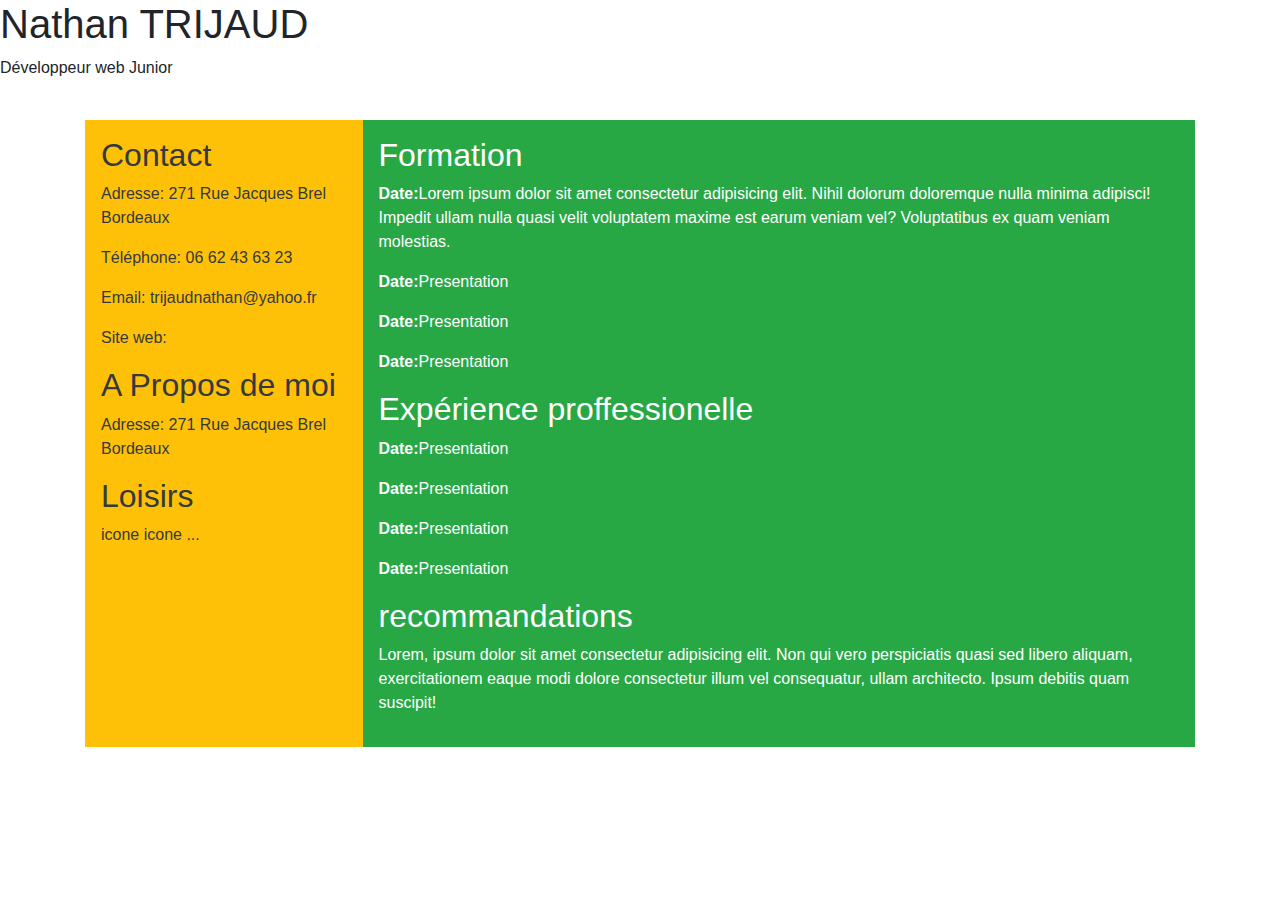
==== class.html @ de2dff06 "Base Projet CV" ====
<!DOCTYPE html>
<html lang="en">

<head>
    <link rel="stylesheet" href="boot.css">
    
    <meta charset="UTF-8">
    <meta name="viewport" content="width=device-width, initial-scale=1.0">
    <!-- Bootstrap CSS -->
    <link rel="stylesheet" href="https://stackpath.bootstrapcdn.com/bootstrap/4.4.1/css/bootstrap.min.css"
        integrity="sha384-Vkoo8x4CGsO3+Hhxv8T/Q5PaXtkKtu6ug5TOeNV6gBiFeWPGFN9MuhOf23Q9Ifjh" crossorigin="anonymous">


    <!-- Description  -->
    <title>Document</title>
</head>

<body>
    <header>
        <!-- tete -->
        <h1>Nathan TRIJAUD</h1>
        <P>Développeur web Junior</P>
        <img src="" alt="">
    </header>

    <div class="container">
        <div class="row no-gutters">

            <div class="col-3 ; p-3 mb-2 bg-warning text-dark">
                <!-- Contacts -->
                <div>
                    <h2>Contact</h2>
                    <p>Adresse: 271 Rue Jacques Brel Bordeaux</p>
                    <p>Téléphone: 06 62 43 63 23</p>
                    <p>Email: trijaudnathan@yahoo.fr</p>
                    <p>Site web:</p>
                </div>

                <!--A propos-->
                <div>
                    <h2>A Propos de moi</h2>
                    <p>Adresse: 271 Rue Jacques Brel Bordeaux</p>
                </div>

                <!-- Loisirs -->
                <div>
                    <h2>Loisirs</h2>
                    icone
                    icone ...
                </div>
            </div>

            <div class="col-9 ; p-3 mb-2 bg-success text-white">
                <!-- Formation -->
                <div>
                    <h2>Formation</h2>
                    <p><strong>Date:</strong>Lorem ipsum dolor sit amet consectetur adipisicing elit. Nihil dolorum
                        doloremque
                        nulla minima adipisci! Impedit ullam nulla quasi velit voluptatem maxime est earum veniam vel?
                        Voluptatibus ex quam veniam molestias.</p>
                    <p><strong>Date:</strong>Presentation</p>
                    <p><strong>Date:</strong>Presentation</p>
                    <p><strong>Date:</strong>Presentation</p>
                </div>

                <!-- Experience proffessionnelle -->
                <div>
                    <h2>Expérience proffessionelle</h2>
                    <p><strong>Date:</strong>Presentation</p>
                    <p><strong>Date:</strong>Presentation</p>
                    <p><strong>Date:</strong>Presentation</p>
                    <p><strong>Date:</strong>Presentation</p>
                </div>

                <!-- Recommandations -->
                <div>
                    <h2>recommandations</h2>
                    <p>Lorem, ipsum dolor sit amet consectetur adipisicing elit. Non qui vero perspiciatis quasi sed
                        libero
                        aliquam, exercitationem eaque modi dolore consectetur illum vel consequatur, ullam architecto.
                        Ipsum
                        debitis quam suscipit!</p>
                </div>
            </div>
        </div>
    </div>
</body>

</html>
---- boot.css ----
// Extra small devices (portrait phones, less than 576px)
// No media query for `xs` since this is the default in Bootstrap

// Small devices (landscape phones, 576px and up)
@media (min-width: 576px) { ... }

// Medium devices (tablets, 768px and up)
@media (min-width: 768px) { ... }

// Large devices (desktops, 992px and up)
@media (min-width: 992px) { ... }

// Extra large devices (large desktops, 1200px and up)
@media (min-width: 1200px) { ... }

.no-gutters {
    margin-right: 0;
    margin-left: 0;
  
    > .col,
    > [class*="col-"] {
      padding-right: 0;
      padding-left: 0;
    }
  }
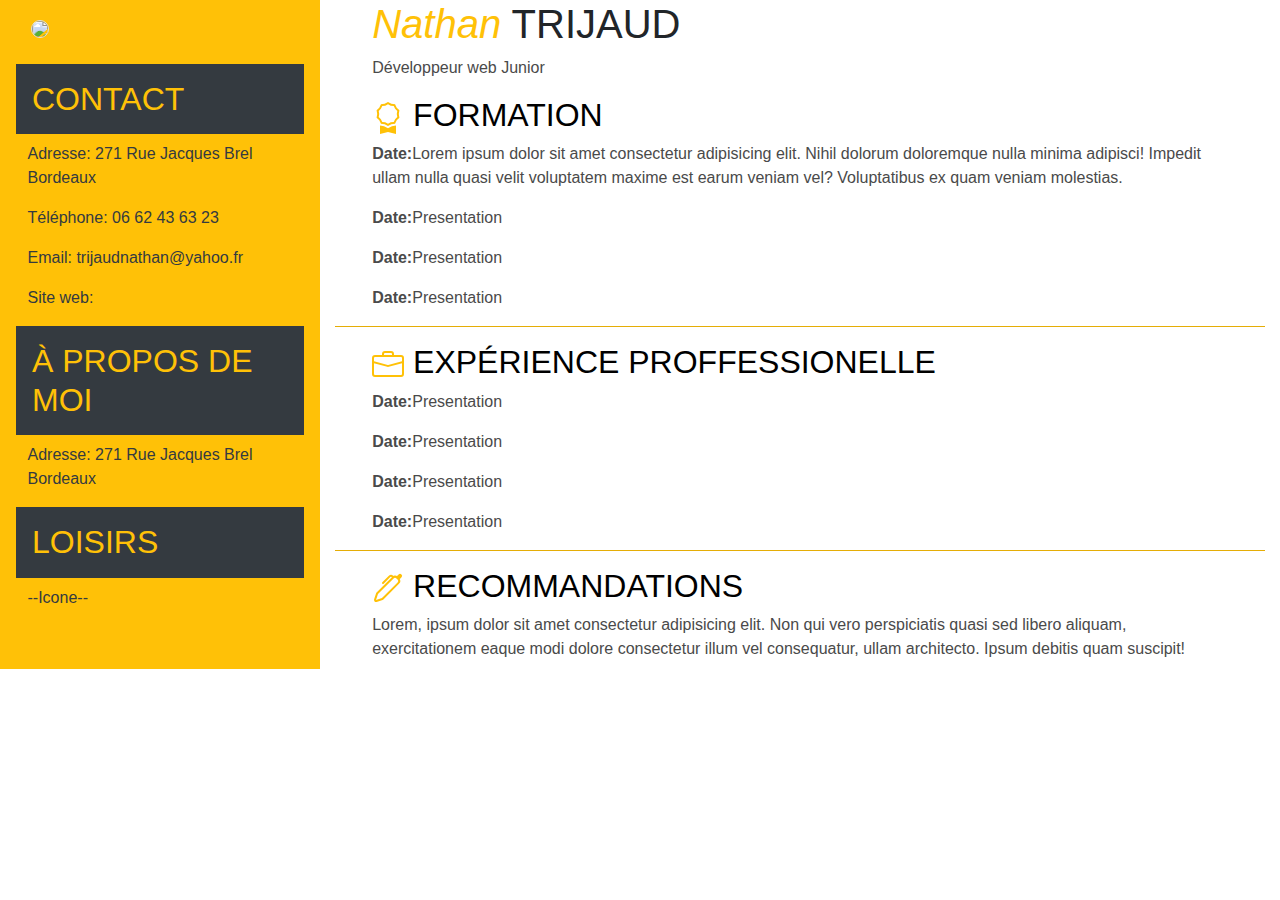
==== commit 30672008: "mise en place responsive et modifications graphiques" ====
--- a/class.html
+++ b/class.html
@@ -3,33 +3,35 @@
 
 <head>
     <link rel="stylesheet" href="boot.css">
-    
+
     <meta charset="UTF-8">
     <meta name="viewport" content="width=device-width, initial-scale=1.0">
     <!-- Bootstrap CSS -->
+
     <link rel="stylesheet" href="https://stackpath.bootstrapcdn.com/bootstrap/4.4.1/css/bootstrap.min.css"
         integrity="sha384-Vkoo8x4CGsO3+Hhxv8T/Q5PaXtkKtu6ug5TOeNV6gBiFeWPGFN9MuhOf23Q9Ifjh" crossorigin="anonymous">
 
 
     <!-- Description  -->
-    <title>Document</title>
+    <title>CV Nathan</title>
 </head>
 
 <body>
-    <header>
-        <!-- tete -->
-        <h1>Nathan TRIJAUD</h1>
-        <P>Développeur web Junior</P>
-        <img src="" alt="">
-    </header>
 
-    <div class="container">
-        <div class="row no-gutters">
+    <div class="container-fluid">
 
-            <div class="col-3 ; p-3 mb-2 bg-warning text-dark">
+        <div class="row ">
+
+            <div id="description" class="col-md-3 ; p-3 mb-2 bg-warning text-dark">
+
+                <!--Photo identite-->
+                <div class="container-fluid">
+                    <img src="moi.jpg" class="rounded-circle ; border border-secondaryr ; img-fluid center-block">
+                </div> <br>
+
                 <!-- Contacts -->
                 <div>
-                    <h2>Contact</h2>
+                    <h2 class="p-3 mb-2 bg-dark text-warning">Contact</h2>
                     <p>Adresse: 271 Rue Jacques Brel Bordeaux</p>
                     <p>Téléphone: 06 62 43 63 23</p>
                     <p>Email: trijaudnathan@yahoo.fr</p>
@@ -38,22 +40,39 @@
 
                 <!--A propos-->
                 <div>
-                    <h2>A Propos de moi</h2>
+                    <h2 class="p-3 mb-2 bg-dark text-warning width">à Propos de moi</h2>
                     <p>Adresse: 271 Rue Jacques Brel Bordeaux</p>
                 </div>
 
                 <!-- Loisirs -->
                 <div>
-                    <h2>Loisirs</h2>
-                    icone
-                    icone ...
+                    <h2 class="p-3 mb-2 bg-dark text-warning">Loisirs</h2>
+                    <p>--Icone--</p>
+
+
                 </div>
             </div>
 
-            <div class="col-9 ; p-3 mb-2 bg-success text-white">
+            <div id="informations" class="col-md-9">
+
+                <!--Tete de page-->
+                <header>
+                    <h1><em>Nathan</em> TRIJAUD</h1>
+                    <p>Développeur web Junior</p>
+                </header>
+
                 <!-- Formation -->
                 <div>
-                    <h2>Formation</h2>
+
+                    <h2>
+                        <!--Icone--> <svg class="bi bi-award text-warning" width="1em" height="1em" viewBox="0 0 16 16"
+                            fill="currentColor" xmlns="http://www.w3.org/2000/svg">
+                            <path fill-rule="evenodd"
+                                d="M9.669.864L8 0 6.331.864l-1.858.282-.842 1.68-1.337 1.32L2.6 6l-.306 1.854 1.337 1.32.842 1.68 1.858.282L8 12l1.669-.864 1.858-.282.842-1.68 1.337-1.32L13.4 6l.306-1.854-1.337-1.32-.842-1.68L9.669.864zm1.196 1.193l-1.51-.229L8 1.126l-1.355.702-1.51.229-.684 1.365-1.086 1.072L3.614 6l-.25 1.506 1.087 1.072.684 1.365 1.51.229L8 10.874l1.356-.702 1.509-.229.684-1.365 1.086-1.072L12.387 6l.248-1.506-1.086-1.072-.684-1.365z"
+                                clip-rule="evenodd" />
+                            <path d="M4 11.794V16l4-1 4 1v-4.206l-2.018.306L8 13.126 6.018 12.1 4 11.794z" />
+                        </svg> Formation</h2>
+
                     <p><strong>Date:</strong>Lorem ipsum dolor sit amet consectetur adipisicing elit. Nihil dolorum
                         doloremque
                         nulla minima adipisci! Impedit ullam nulla quasi velit voluptatem maxime est earum veniam vel?
@@ -61,20 +80,43 @@
                     <p><strong>Date:</strong>Presentation</p>
                     <p><strong>Date:</strong>Presentation</p>
                     <p><strong>Date:</strong>Presentation</p>
-                </div>
+                </div> 
+                <hr>
 
                 <!-- Experience proffessionnelle -->
                 <div>
-                    <h2>Expérience proffessionelle</h2>
+                    <h2>
+                        <!--icone--> <svg class="bi bi-briefcase text-warning" width="1em" height="1em" viewBox="0 0 16 16"
+                            fill="currentColor" xmlns="http://www.w3.org/2000/svg">
+                            <path fill-rule="evenodd"
+                                d="M0 12.5A1.5 1.5 0 001.5 14h13a1.5 1.5 0 001.5-1.5v-6h-1v6a.5.5 0 01-.5.5h-13a.5.5 0 01-.5-.5v-6H0v6z"
+                                clip-rule="evenodd" />
+                            <path fill-rule="evenodd"
+                                d="M0 4.5A1.5 1.5 0 011.5 3h13A1.5 1.5 0 0116 4.5v2.384l-7.614 2.03a1.5 1.5 0 01-.772 0L0 6.884V4.5zM1.5 4a.5.5 0 00-.5.5v1.616l6.871 1.832a.5.5 0 00.258 0L15 6.116V4.5a.5.5 0 00-.5-.5h-13zM5 2.5A1.5 1.5 0 016.5 1h3A1.5 1.5 0 0111 2.5V3h-1v-.5a.5.5 0 00-.5-.5h-3a.5.5 0 00-.5.5V3H5v-.5z"
+                                clip-rule="evenodd" />
+                        </svg> Expérience proffessionelle</h2>
                     <p><strong>Date:</strong>Presentation</p>
                     <p><strong>Date:</strong>Presentation</p>
                     <p><strong>Date:</strong>Presentation</p>
                     <p><strong>Date:</strong>Presentation</p>
                 </div>
+                <hr>
 
                 <!-- Recommandations -->
                 <div>
-                    <h2>recommandations</h2>
+                    <h2>
+                        <!--icone--> <svg class="bi bi-pen text-warning" width="1em" height="1em" viewBox="0 0 16 16"
+                            fill="currentColor" xmlns="http://www.w3.org/2000/svg">
+                            <path fill-rule="evenodd"
+                                d="M5.707 13.707a1 1 0 01-.39.242l-3 1a1 1 0 01-1.266-1.265l1-3a1 1 0 01.242-.391L10.086 2.5a2 2 0 012.828 0l.586.586a2 2 0 010 2.828l-7.793 7.793zM3 11l7.793-7.793a1 1 0 011.414 0l.586.586a1 1 0 010 1.414L5 13l-3 1 1-3z"
+                                clip-rule="evenodd" />
+                            <path fill-rule="evenodd"
+                                d="M9.854 2.56a.5.5 0 00-.708 0L5.854 5.855a.5.5 0 01-.708-.708L8.44 1.854a1.5 1.5 0 012.122 0l.293.292a.5.5 0 01-.707.708l-.293-.293z"
+                                clip-rule="evenodd" />
+                            <path
+                                d="M13.293 1.207a1 1 0 011.414 0l.03.03a1 1 0 01.03 1.383L13.5 4 12 2.5l1.293-1.293z" />
+                        </svg>
+                              recommandations</h2>
                     <p>Lorem, ipsum dolor sit amet consectetur adipisicing elit. Non qui vero perspiciatis quasi sed
                         libero
                         aliquam, exercitationem eaque modi dolore consectetur illum vel consequatur, ullam architecto.
--- a/boot.css
+++ b/boot.css
@@ -13,13 +13,31 @@
 // Extra large devices (large desktops, 1200px and up)
 @media (min-width: 1200px) { ... }
 
-.no-gutters {
-    margin-right: 0;
-    margin-left: 0;
-  
-    > .col,
-    > [class*="col-"] {
-      padding-right: 0;
-      padding-left: 0;
-    }
-  }+header em{
+  color: #ffc107;
+}
+
+div [id="informations"] h2{
+  color: black;
+  text-transform: uppercase;
+}
+
+div [id="description"] h2{    
+  text-transform: uppercase;
+}
+
+div [id="informations"] p{
+  color: #4a4a4a
+}
+
+hr{
+  background-color: #ffc107;
+}
+
+div [id="informations"] header , div [id="informations"] div {
+  margin-left: 4%;margin-right: 4%;
+}
+
+div [id="description"] header , div [id="description"] div p {
+  margin-left: 4%;margin-right: 4%;
+}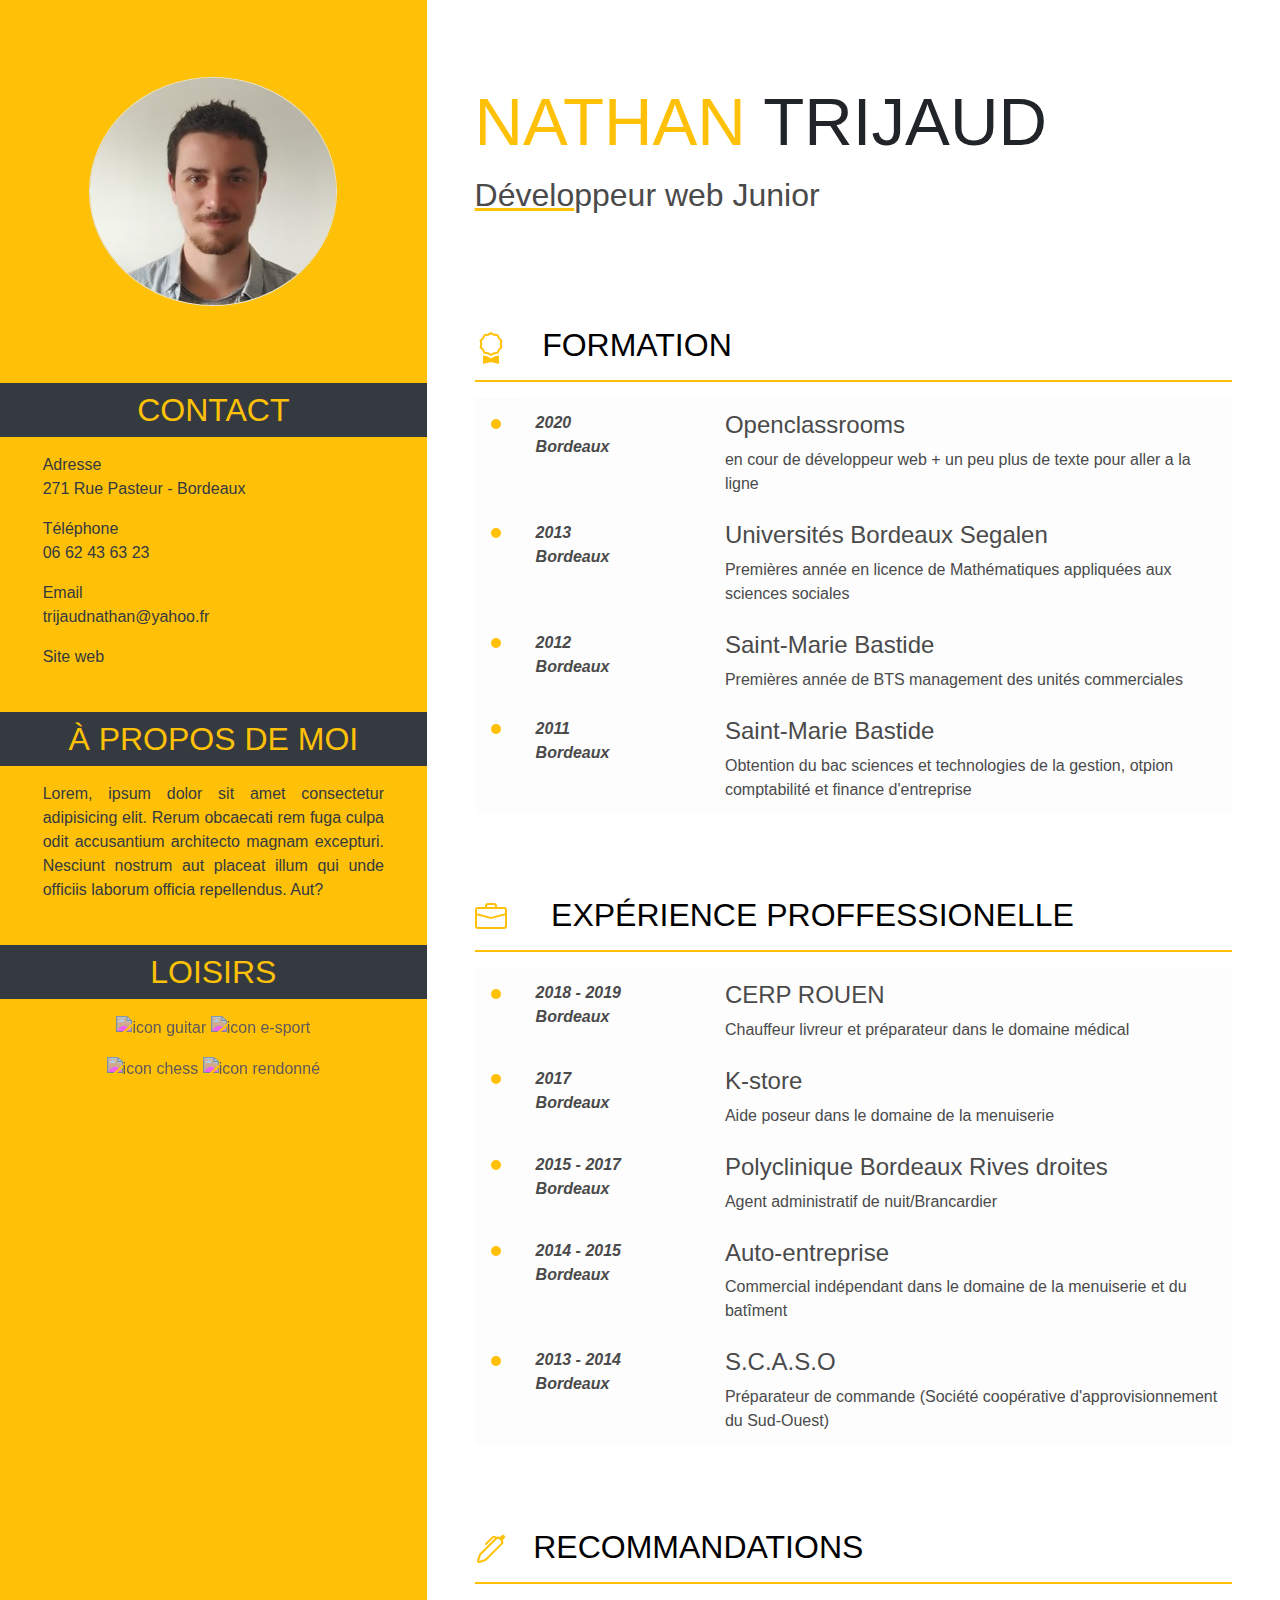
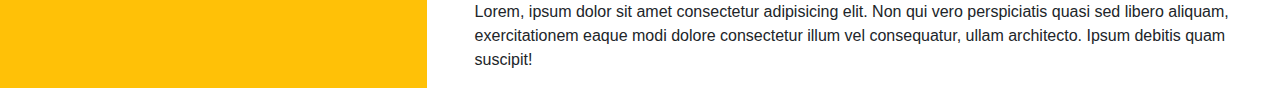
==== commit df7724a8: "marges block 2 modif + change liste-->tableau + Icon color grey" ====
--- a/class.html
+++ b/class.html
@@ -22,47 +22,56 @@
 
         <div class="row ">
 
-            <div id="description" class="col-md-3 ; p-3 mb-2 bg-warning text-dark">
+            <div id="block1" class="d-none d-md-block ; col-md-4 ; p-0 bg-warning text-dark">
 
                 <!--Photo identite-->
-                <div class="container-fluid">
+                <div id="me">
                     <img src="moi.jpg" class="rounded-circle ; border border-secondaryr ; img-fluid center-block">
-                </div> <br>
+                </div> 
 
                 <!-- Contacts -->
                 <div>
-                    <h2 class="p-3 mb-2 bg-dark text-warning">Contact</h2>
-                    <p>Adresse: 271 Rue Jacques Brel Bordeaux</p>
-                    <p>Téléphone: 06 62 43 63 23</p>
-                    <p>Email: trijaudnathan@yahoo.fr</p>
-                    <p>Site web:</p>
+                    <h2 class="p-2 mb-3 mt-3 bg-dark text-warning">Contact</h2>
+                    <p>Adresse</br> 271 Rue Pasteur - Bordeaux</p>
+                    <p>Téléphone</br> 06 62 43 63 23</p>
+                    <p>Email</br> trijaudnathan@yahoo.fr</p>
+                    <p>Site web</br></p>
                 </div>
 
                 <!--A propos-->
                 <div>
-                    <h2 class="p-3 mb-2 bg-dark text-warning width">à Propos de moi</h2>
-                    <p>Adresse: 271 Rue Jacques Brel Bordeaux</p>
+                    <h2 class="p-2 mb-3 mt-3 bg-dark text-warning ">à Propos de moi</h2>
+                    <p>Lorem, ipsum dolor sit amet consectetur adipisicing elit. Rerum obcaecati rem fuga culpa odit accusantium architecto magnam excepturi. Nesciunt nostrum aut placeat illum qui unde officiis laborum officia repellendus. Aut?</p>
                 </div>
 
                 <!-- Loisirs -->
                 <div>
-                    <h2 class="p-3 mb-2 bg-dark text-warning">Loisirs</h2>
-                    <p>--Icone--</p>
-
-
+                    <h2 class="p-2 mb-3 mt-3 bg-dark text-warning">Loisirs</h2>
+
+                    <!-- Icons + -->  <!-- Style align icons-->
+                    <p  style="text-align: center;"><img src="svg/guitare.svg" alt="icon guitar" class="filter-grey" height="87px" width="100px"/>
+                    <img src="svg/sports_esports-24px.svg" alt="icon e-sport" class="filter-grey" height="87px" width="100px"/></p>
+                    <p style="text-align: center;"><img src="svg/chess.svg" alt="icon chess" class="filter-grey" height="87px" width="100px"/>
+                    <img src="svg/rendo.svg" alt="icon rendonné" class="filter-grey" height="87px" width="100px"/></p>
+                       
                 </div>
             </div>
 
-            <div id="informations" class="col-md-9">
+            <div id="block2" class="col-md-8">
+
+
 
                 <!--Tete de page-->
                 <header>
-                    <h1><em>Nathan</em> TRIJAUD</h1>
-                    <p>Développeur web Junior</p>
+                    <h1><span>NATHAN</span> TRIJAUD</h1>
+                    <p><span>Dévelo</span>ppeur web Junior</p>
                 </header>
+                  
 
                 <!-- Formation -->
-                <div>
+                <div id="formation">
+
+
 
                     <h2>
                         <!--Icone--> <svg class="bi bi-award text-warning" width="1em" height="1em" viewBox="0 0 16 16"
@@ -71,39 +80,116 @@
                                 d="M9.669.864L8 0 6.331.864l-1.858.282-.842 1.68-1.337 1.32L2.6 6l-.306 1.854 1.337 1.32.842 1.68 1.858.282L8 12l1.669-.864 1.858-.282.842-1.68 1.337-1.32L13.4 6l.306-1.854-1.337-1.32-.842-1.68L9.669.864zm1.196 1.193l-1.51-.229L8 1.126l-1.355.702-1.51.229-.684 1.365-1.086 1.072L3.614 6l-.25 1.506 1.087 1.072.684 1.365 1.51.229L8 10.874l1.356-.702 1.509-.229.684-1.365 1.086-1.072L12.387 6l.248-1.506-1.086-1.072-.684-1.365z"
                                 clip-rule="evenodd" />
                             <path d="M4 11.794V16l4-1 4 1v-4.206l-2.018.306L8 13.126 6.018 12.1 4 11.794z" />
-                        </svg> Formation</h2>
-
-                    <p><strong>Date:</strong>Lorem ipsum dolor sit amet consectetur adipisicing elit. Nihil dolorum
-                        doloremque
-                        nulla minima adipisci! Impedit ullam nulla quasi velit voluptatem maxime est earum veniam vel?
-                        Voluptatibus ex quam veniam molestias.</p>
-                    <p><strong>Date:</strong>Presentation</p>
-                    <p><strong>Date:</strong>Presentation</p>
-                    <p><strong>Date:</strong>Presentation</p>
-                </div> 
-                <hr>
+                        </svg>&nbsp&nbsp&nbsp Formation</h2>
+                    <hr>
+
+
+
+
+                    <table class="table table-light">
+                        
+                        <tr>
+                            <th scope="row" class="d-none d-md-block ;" ><svg  height="20" width="25">
+                                <circle cx="9" cy="9" r="5" fill="#ffc107" /></svg></th>                              
+                            <th class="Dates"scope="row" > <em>2020 <br> Bordeaux</em></th>
+                            <td > <h4>Openclassrooms</h4> en cour de développeur web + un peu plus de texte pour aller a la ligne</td>
+                        </tr>
+
+
+                        <tr>
+                            <th scope="row" class="d-none d-md-block ;"><svg  height="20" width="25">
+                                <circle cx="9" cy="9" r="5" fill="#ffc107" /></svg></th>
+                            <th class="Dates" scope="row"><em>2013 <br> Bordeaux </em></th>
+                            <td><h4>Universités Bordeaux Segalen</h4>Premières année en licence de Mathématiques appliquées aux sciences sociales </td>
+                        </tr>
+
+
+                        <tr>
+                            <th scope="row" class="d-none d-md-block ;"><svg  height="20" width="25">
+                                <circle cx="9" cy="9" r="5" fill="#ffc107" /></svg></th>
+                            <th class="Dates" scope="row"><em>2012 <br> Bordeaux </em></th>
+                            <td><h4>Saint-Marie Bastide</h4>Premières année de BTS management des unités commerciales</td>
+                        </tr>
+
+
+
+                        <tr>
+                            <th scope="row" class="d-none d-md-block ;"><svg height="20" width="25">
+                                <circle cx="9" cy="9" r="5" fill="#ffc107" /></svg></th>
+                            <th class="Dates" scope="row"><em>2011 <br> Bordeaux </em></th>
+                            <td><h4>Saint-Marie Bastide</h4>Obtention du bac sciences et technologies de la gestion, otpion comptabilité et finance d'entreprise</td>
+                        </tr>
+                    </table>
+
+
+
+                    
+                </div>
+
 
                 <!-- Experience proffessionnelle -->
-                <div>
+                <div id="experiences">
+
+
                     <h2>
-                        <!--icone--> <svg class="bi bi-briefcase text-warning" width="1em" height="1em" viewBox="0 0 16 16"
-                            fill="currentColor" xmlns="http://www.w3.org/2000/svg">
+                        <!--icone--> <svg class="bi bi-briefcase text-warning" width="1em" height="1em"
+                            viewBox="0 0 16 16" fill="currentColor" xmlns="http://www.w3.org/2000/svg">
                             <path fill-rule="evenodd"
                                 d="M0 12.5A1.5 1.5 0 001.5 14h13a1.5 1.5 0 001.5-1.5v-6h-1v6a.5.5 0 01-.5.5h-13a.5.5 0 01-.5-.5v-6H0v6z"
                                 clip-rule="evenodd" />
                             <path fill-rule="evenodd"
                                 d="M0 4.5A1.5 1.5 0 011.5 3h13A1.5 1.5 0 0116 4.5v2.384l-7.614 2.03a1.5 1.5 0 01-.772 0L0 6.884V4.5zM1.5 4a.5.5 0 00-.5.5v1.616l6.871 1.832a.5.5 0 00.258 0L15 6.116V4.5a.5.5 0 00-.5-.5h-13zM5 2.5A1.5 1.5 0 016.5 1h3A1.5 1.5 0 0111 2.5V3h-1v-.5a.5.5 0 00-.5-.5h-3a.5.5 0 00-.5.5V3H5v-.5z"
                                 clip-rule="evenodd" />
-                        </svg> Expérience proffessionelle</h2>
-                    <p><strong>Date:</strong>Presentation</p>
-                    <p><strong>Date:</strong>Presentation</p>
-                    <p><strong>Date:</strong>Presentation</p>
-                    <p><strong>Date:</strong>Presentation</p>
-                </div>
-                <hr>
+                        </svg> &nbsp&nbsp&nbsp Expérience proffessionelle</h2>
+                    <hr>
+
+
+
+                    <table class="table table-light ">
+                        
+                        <tr>
+                            <th scope="row" class="d-none d-md-block ;"><svg  height="20" width="25"> <circle cx="9" cy="9" r="5" fill="#ffc107" /></svg></th>
+                            <th class="Dates"scope="row" > <em>2018 - 2019 <br> Bordeaux</em></th>
+                            <td > <h4>CERP ROUEN</h4>Chauffeur livreur et préparateur dans le domaine médical</td>
+                        </tr>
+
+
+                        <tr>
+                            <th scope="row"class="d-none d-md-block ;"><svg  height="20" width="25"> <circle cx="9" cy="9" r="5" fill="#ffc107" /></svg></th>
+                            <th class="Dates"scope="row"><em>2017 <br> Bordeaux </em></th>
+                            <td><h4>K-store</h4>Aide poseur dans le domaine de la menuiserie </td>
+                        </tr>
+
+
+                        <tr>
+                            <th scope="row"class="d-none d-md-block ;"><svg  height="20" width="25"> <circle cx="9" cy="9" r="5" fill="#ffc107" /></svg></th>
+                            <th class="Dates"scope="row"><em>2015 - 2017 <br> Bordeaux </em></th>
+                            <td><h4>Polyclinique Bordeaux Rives droites</h4>Agent administratif de nuit/Brancardier </td>
+                        </tr>
+
+
+
+                        <tr>
+                            <th scope="row" class="d-none d-md-block ;"><svg  height="20" width="25"> <circle cx="9" cy="9" r="5" fill="#ffc107" /></svg></th>
+                            <th class="Dates"scope="row"><em>2014 - 2015 <br> Bordeaux </em></th>
+                            <td><h4>Auto-entreprise</h4>Commercial indépendant dans le domaine de la menuiserie et du batîment</td>
+                        </tr>
+
+
+
+                        <tr>
+                            <th scope="row" class="d-none d-md-block ;"><svg  height="20" width="25"> <circle cx="9" cy="9" r="5" fill="#ffc107" /></svg></th>
+                            <th class="Dates"scope="row"><em>2013 - 2014 <br> Bordeaux </em></th>
+                            <td><h4>S.C.A.S.O</h4>Préparateur de commande (Société coopérative d'approvisionnement du Sud-Ouest)</td>
+                        </tr>
+                        
+                    </table>
+
+                </div>
+
 
                 <!-- Recommandations -->
-                <div>
+                <div id="recommandations">
                     <h2>
                         <!--icone--> <svg class="bi bi-pen text-warning" width="1em" height="1em" viewBox="0 0 16 16"
                             fill="currentColor" xmlns="http://www.w3.org/2000/svg">
@@ -115,8 +201,8 @@
                                 clip-rule="evenodd" />
                             <path
                                 d="M13.293 1.207a1 1 0 011.414 0l.03.03a1 1 0 01.03 1.383L13.5 4 12 2.5l1.293-1.293z" />
-                        </svg>
-                              recommandations</h2>
+                        </svg>&nbsp&nbsp&nbsprecommandations</h2>
+                    <hr>
                     <p>Lorem, ipsum dolor sit amet consectetur adipisicing elit. Non qui vero perspiciatis quasi sed
                         libero
                         aliquam, exercitationem eaque modi dolore consectetur illum vel consequatur, ullam architecto.
--- a/boot.css
+++ b/boot.css
@@ -13,31 +13,111 @@
 // Extra large devices (large desktops, 1200px and up)
 @media (min-width: 1200px) { ... }
 
-header em{
-  color: #ffc107;
+
+
+
+/* graphisme Principal*/
+
+div [id="block2"], div [id="block1"]{
+  font-family: -apple-system, BlinkMacSystemFont, 'Segoe UI', Roboto, Oxygen, Ubuntu, Cantarell, 'Open Sans', 'Helvetica Neue', sans-serif;
 }
 
-div [id="informations"] h2{
+div [id="block2"] hr {
+  border: none;
+  text-align: center;
+  height: 2px;
+  background-color: #ffc107;
+}
+
+
+
+
+/* Graphisme block1*/
+
+div [id="block1"] h2{        /**/
+  text-transform: uppercase;
+  font-size: 2em;
+}
+
+
+div [id="block1"] div p {         /**/
+  margin-left: 10%;margin-right: 10%;
+  text-align: justify;
+}
+
+div [id="block1"] div{          /**/
+  text-align: center;
+  margin-top: 10%;
+}
+
+div [id="block1"] div[id="me"]{         /**/
+  padding: 8%;
+}
+
+.filter-grey{         /**/
+  filter: invert(19%) sepia(13%) saturate(502%) hue-rotate(169deg) brightness(98%) contrast(89%);
+}
+
+
+
+
+
+/* Graphisme block2*/
+
+div [id="block2"] h2{         /**/
+  font-size: 2em;
   color: black;
   text-transform: uppercase;
 }
 
-div [id="description"] h2{    
-  text-transform: uppercase;
+
+
+div [id="block2"] header , div [id="block2"] div {          /**/
+  margin-left: 4%;
+  margin-right: 4%;
+  margin-top: 10%;
 }
 
-div [id="informations"] p{
-  color: #4a4a4a
+
+
+              /* graphisme header */
+
+
+
+              header h1{
+                font-size: 4.2em;
+                font-weight: 100 ;
+              }
+
+              header p{
+                font-size: 2em;
+                color: #4a4a4a;
+              }
+
+              header h1 span{
+                color: #ffc107;
+              }
+
+              header p span{
+                text-decoration: underline  #ffc107;
+              }
+
+              header{
+                margin-bottom: 13%;
+              }
+
+
+
+
+/* Tests */
+
+
+div [id="block2"] tr{         /**/
+  color: #4a4a4a;
 }
 
-hr{
-  background-color: #ffc107;
+div [id="block2"]  th[class="Dates"]{
+  width: 25%;
 }
 
-div [id="informations"] header , div [id="informations"] div {
-  margin-left: 4%;margin-right: 4%;
-}
 
-div [id="description"] header , div [id="description"] div p {
-  margin-left: 4%;margin-right: 4%;
-}